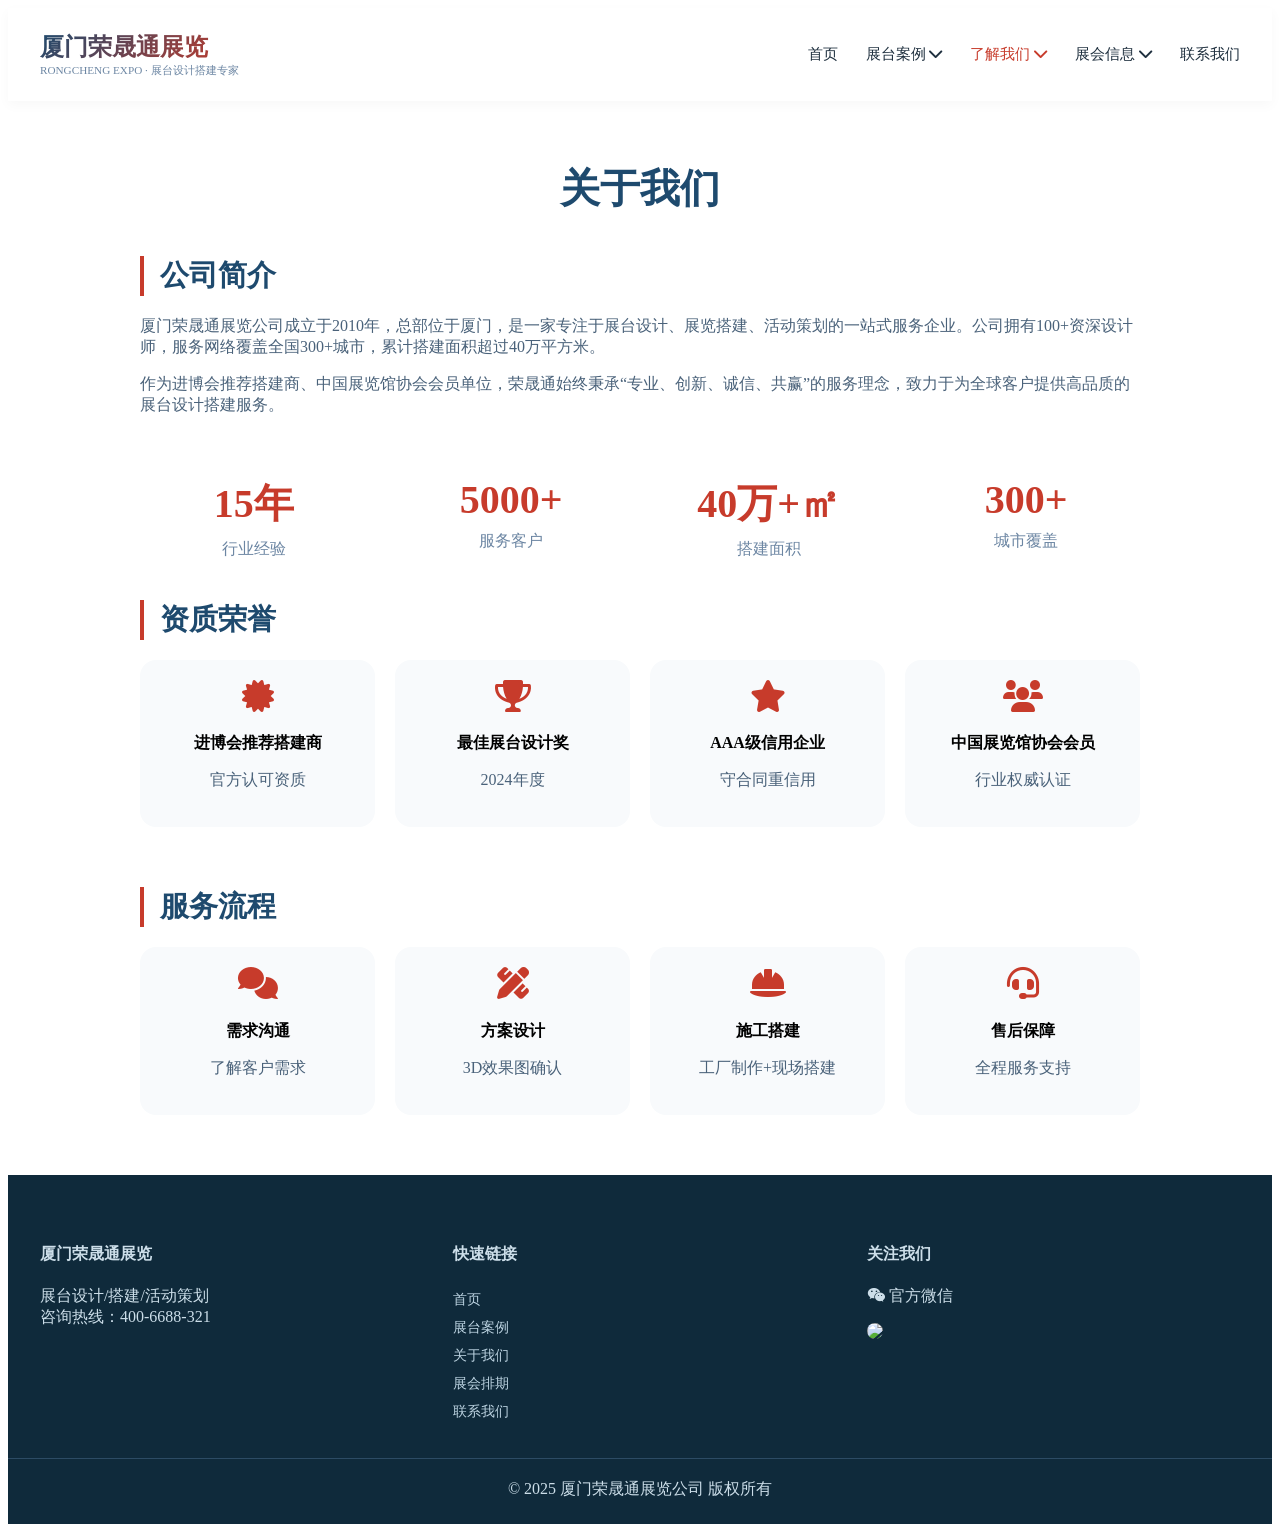
==== about.html @ c9ca5834 "Add files via upload" ====
<!DOCTYPE html>
<html lang="zh-CN">
<head>
    <meta charset="UTF-8">
    <meta name="viewport" content="width=device-width, initial-scale=1.0, maximum-scale=1.0, user-scalable=yes">
    <title>关于我们 - 厦门荣晟通展览</title>
    <link href="https://fonts.googleapis.com/css2?family=Inter:wght@300;400;500;600;700;800&display=swap" rel="stylesheet">
    <link rel="stylesheet" href="https://cdnjs.cloudflare.com/ajax/libs/font-awesome/6.0.0-beta3/css/all.min.css">
    <link rel="stylesheet" href="common.css">
    <style>
        .page-title {
            text-align: center;
            margin: 60px 0 40px;
        }
        .page-title h1 {
            font-size: 2.5rem;
            font-weight: 800;
            color: #1e4a6e;
        }
        .about-content {
            max-width: 1000px;
            margin: 0 auto;
        }
        .about-section {
            margin-bottom: 60px;
        }
        .about-section h2 {
            font-size: 1.8rem;
            margin-bottom: 20px;
            color: #1e4a6e;
            border-left: 4px solid #c73b2b;
            padding-left: 16px;
        }
        .about-section p {
            margin-bottom: 16px;
            color: #4a627a;
        }
        .stats-grid {
            display: grid;
            grid-template-columns: repeat(4, 1fr);
            gap: 30px;
            text-align: center;
            margin: 40px 0;
        }
        .stat-number {
            font-size: 2.5rem;
            font-weight: 800;
            color: #c73b2b;
        }
        .stat-label {
            color: #6c86a3;
            margin-top: 8px;
        }
        .honor-list {
            display: flex;
            flex-wrap: wrap;
            gap: 20px;
            margin-top: 20px;
        }
        .honor-item {
            background: #f8fafc;
            padding: 20px 24px;
            border-radius: 16px;
            flex: 1;
            min-width: 180px;
            text-align: center;
        }
        .honor-item i {
            font-size: 2rem;
            color: #c73b2b;
            margin-bottom: 12px;
            display: block;
        }
        .honor-item h4 {
            margin-bottom: 8px;
        }
        @media (max-width: 900px) {
            .stats-grid {
                grid-template-columns: repeat(2, 1fr);
            }
            .page-title h1 {
                font-size: 1.8rem;
            }
        }
    </style>
</head>
<body>

<!-- 统一导航栏（与首页完全相同） -->
<header class="main-navbar">
    <div class="container nav-container">
        <div class="logo-area">
            <div class="logo-text" onclick="location.href='index.html'">厦门荣晟通展览</div>
            <div class="logo-sub">RONGCHENG EXPO · 展台设计搭建专家</div>
        </div>
        <button class="mobile-toggle" id="mobileToggle"><i class="fas fa-bars"></i></button>
        <ul class="nav-menu" id="navMenu">
            <li class="nav-item"><a href="index.html">首页</a></li>
            <li class="nav-item has-mega">
                <a href="case.html">展台案例 <i class="fas fa-chevron-down"></i></a>
                <div class="mega-menu">
                    <div class="mega-section">
                        <h4>行业案例</h4>
                        <div class="mega-links">
                            <div class="mega-link-item" onclick="location.href='case.html?category=tech'">
                                <img src="https://picsum.photos/id/0/50/50" alt="科技"><div class="info"><h5>科技电子展台</h5><p>华为/大疆展台设计</p></div>
                            </div>
                            <div class="mega-link-item" onclick="location.href='case.html?category=medical'">
                                <img src="https://picsum.photos/id/20/50/50" alt="医疗"><div class="info"><h5>医疗健康展台</h5><p>进博会医疗展区标杆</p></div>
                            </div>
                            <div class="mega-link-item" onclick="location.href='case.html?category=auto'">
                                <img src="https://picsum.photos/id/91/50/50" alt="汽车"><div class="info"><h5>汽车工业展台</h5><p>比亚迪/宁德时代案例</p></div>
                            </div>
                        </div>
                    </div>
                    <div class="mega-section">
                        <h4>按展台规模</h4>
                        <div class="mega-links">
                            <div class="mega-link-item" onclick="location.href='case.html?size=small'">
                                <img src="https://picsum.photos/id/26/50/50" alt="小型"><div class="info"><h5>36㎡-100㎡精品展台</h5><p>轻巧灵动高性价比</p></div>
                            </div>
                            <div class="mega-link-item" onclick="location.href='case.html?size=medium'">
                                <img src="https://picsum.photos/id/42/50/50" alt="中型"><div class="info"><h5>100㎡-300㎡特装展台</h5><p>创意与功能融合</p></div>
                            </div>
                            <div class="mega-link-item" onclick="location.href='case.html?size=large'">
                                <img src="https://picsum.photos/id/58/50/50" alt="大型"><div class="info"><h5>300㎡+ 大型展位</h5><p>品牌地标级展台</p></div>
                            </div>
                        </div>
                    </div>
                    <div class="mega-company">
                        <div class="mega-link-item" onclick="location.href='case.html?featured=true'">
                            <i class="fas fa-star" style="font-size:1.5rem; color:#c73b2b;"></i>
                            <div class="info"><h5>优秀案例精选</h5><p>历年获奖展台合集 →</p></div>
                        </div>
                        <div class="mega-link-item" onclick="location.href='case.html'">
                            <i class="fas fa-th-large" style="font-size:1.5rem; color:#1e4a6e;"></i>
                            <div class="info"><h5>全部案例</h5><p>查看所有设计作品 →</p></div>
                        </div>
                    </div>
                </div>
            </li>
            <li class="nav-item has-mega">
                <a href="about.html">了解我们 <i class="fas fa-chevron-down"></i></a>
                <div class="mega-menu">
                    <div style="display: flex; gap: 24px;">
                        <img src="https://picsum.photos/id/104/120/120" style="border-radius: 16px; width: 100px; height: 100px; object-fit: cover;">
                        <div>
                            <h4 style="color:#1e4a6e;">厦门荣晟通展览</h4>
                            <p style="font-size: 0.8rem; margin: 8px 0;">专注展览行业15年，为5000+企业提供展台设计、搭建一站式服务，进博会推荐搭建商。</p>
                            <div class="mega-link-item" onclick="location.href='about.html'" style="padding-left:0;"><span>公司简介 →</span></div>
                            <div class="mega-link-item" onclick="location.href='about.html'" style="padding-left:0;"><span>资质荣誉 →</span></div>
                        </div>
                    </div>
                </div>
            </li>
            <li class="nav-item has-mega">
                <a href="expo.html">展会信息 <i class="fas fa-chevron-down"></i></a>
                <div class="mega-menu">
                    <div class="mega-section">
                        <h4>近期国内展会</h4>
                        <div class="mega-links">
                            <div class="mega-link-item" onclick="location.href='expo.html'"><div><i class="fas fa-map-marker-alt"></i> 上海 · 进博会</div><div style="font-size:0.7rem;">2026.11.05-11.10</div></div>
                            <div class="mega-link-item" onclick="location.href='expo.html'"><div><i class="fas fa-map-marker-alt"></i> 广州 · 广交会</div><div style="font-size:0.7rem;">2026.10.15-11.04</div></div>
                            <div class="mega-link-item" onclick="location.href='expo.html'"><div><i class="fas fa-map-marker-alt"></i> 北京 · 服贸会</div><div style="font-size:0.7rem;">2026.09.12-09.16</div></div>
                        </div>
                    </div>
                    <div class="mega-section">
                        <h4>热门行业展</h4>
                        <div class="mega-links">
                            <div class="mega-link-item" onclick="location.href='expo.html'"><span>电子科技展</span><span>深圳 · 4月</span></div>
                            <div class="mega-link-item" onclick="location.href='expo.html'"><span>医疗器械展</span><span>上海 · 5月</span></div>
                            <div class="mega-link-item" onclick="location.href='expo.html'"><span>食品饮料展</span><span>成都 · 7月</span></div>
                        </div>
                    </div>
                    <div class="mega-company"><div class="mega-link-item" onclick="location.href='expo.html'">查看全部展会排期 →</div></div>
                </div>
            </li>
            <li class="nav-item"><a href="contact.html">联系我们</a></li>
        </ul>
    </div>
</header>

<div class="container">
    <div class="page-title">
        <h1>关于我们</h1>
    </div>
    
    <div class="about-content">
        <div class="about-section">
            <h2>公司简介</h2>
            <p>厦门荣晟通展览公司成立于2010年，总部位于厦门，是一家专注于展台设计、展览搭建、活动策划的一站式服务企业。公司拥有100+资深设计师，服务网络覆盖全国300+城市，累计搭建面积超过40万平方米。</p>
            <p>作为进博会推荐搭建商、中国展览馆协会会员单位，荣晟通始终秉承“专业、创新、诚信、共赢”的服务理念，致力于为全球客户提供高品质的展台设计搭建服务。</p>
        </div>
        
        <div class="stats-grid">
            <div><div class="stat-number">15年</div><div class="stat-label">行业经验</div></div>
            <div><div class="stat-number">5000+</div><div class="stat-label">服务客户</div></div>
            <div><div class="stat-number">40万+㎡</div><div class="stat-label">搭建面积</div></div>
            <div><div class="stat-number">300+</div><div class="stat-label">城市覆盖</div></div>
        </div>
        
        <div class="about-section">
            <h2>资质荣誉</h2>
            <div class="honor-list">
                <div class="honor-item"><i class="fas fa-certificate"></i><h4>进博会推荐搭建商</h4><p>官方认可资质</p></div>
                <div class="honor-item"><i class="fas fa-trophy"></i><h4>最佳展台设计奖</h4><p>2024年度</p></div>
                <div class="honor-item"><i class="fas fa-star"></i><h4>AAA级信用企业</h4><p>守合同重信用</p></div>
                <div class="honor-item"><i class="fas fa-users"></i><h4>中国展览馆协会会员</h4><p>行业权威认证</p></div>
            </div>
        </div>
        
        <div class="about-section">
            <h2>服务流程</h2>
            <div class="honor-list">
                <div class="honor-item"><i class="fas fa-comments"></i><h4>需求沟通</h4><p>了解客户需求</p></div>
                <div class="honor-item"><i class="fas fa-pencil-ruler"></i><h4>方案设计</h4><p>3D效果图确认</p></div>
                <div class="honor-item"><i class="fas fa-hard-hat"></i><h4>施工搭建</h4><p>工厂制作+现场搭建</p></div>
                <div class="honor-item"><i class="fas fa-headset"></i><h4>售后保障</h4><p>全程服务支持</p></div>
            </div>
        </div>
    </div>
</div>

<footer class="footer">
    <div class="container footer-grid">
        <div><h4>厦门荣晟通展览</h4><p>展台设计/搭建/活动策划<br>咨询热线：400-6688-321</p></div>
        <div><h4>快速链接</h4><a href="index.html">首页</a><br><a href="case.html">展台案例</a><br><a href="about.html">关于我们</a><br><a href="expo.html">展会排期</a><br><a href="contact.html">联系我们</a></div>
        <div><h4>关注我们</h4><p><i class="fab fa-weixin"></i> 官方微信</p><img src="https://picsum.photos/id/20/100/80" style="width:80px; border-radius:8px;"></div>
    </div>
    <div class="container" style="text-align:center; margin-top:32px; border-top:1px solid #2c4b64; padding-top:20px;">© 2025 厦门荣晟通展览公司 版权所有</div>
</footer>

<script src="common.js"></script>
</body>
</html>
---- common.css ----
/* common.css - 导航栏、页脚等全局样式 */

/* 全局容器（已存在，确保 footer 内也使用同一容器） */
.container {
    max-width: 1400px;
    margin: 0 auto;
    padding: 0 32px;  /* 关键：左右内边距保证内容不贴边 */
}

/* 主导航栏样式 */
.main-navbar {
    background: #ffffff;
    box-shadow: 0 4px 12px rgba(0, 0, 0, 0.03);
    position: sticky;
    top: 0;
    z-index: 100;
    padding: 12px 0;
}
.nav-container {
    display: flex;
    align-items: center;
    justify-content: space-between;
    flex-wrap: wrap;
}
.logo-area {
    display: flex;
    flex-direction: column;
}
.logo-text {
    font-size: 1.5rem;
    font-weight: 800;
    background: linear-gradient(135deg, #1e4a6e, #c73b2b);
    background-clip: text;
    -webkit-background-clip: text;
    color: transparent;
    cursor: pointer;
}
.logo-sub {
    font-size: 0.7rem;
    color: #6c86a3;
}
.nav-menu {
    display: flex;
    gap: 28px;
    list-style: none;
    align-items: center;
}
.nav-item {
    position: relative;
}
.nav-item > a {
    text-decoration: none;
    font-weight: 500;
    color: #1e2f3e;
    padding: 8px 0;
    display: inline-block;
    transition: 0.2s;
    font-size: 0.95rem;
}
.nav-item > a:hover,
.nav-item.active > a {
    color: #c73b2b;
}

/* 巨型下拉菜单 */
.mega-menu {
    position: absolute;
    top: 45px;
    left: 50%;
    transform: translateX(-50%);
    width: 280px;                /* 从 420px 缩小到 320px */
    background: #ffffff;
    border-radius: 20px;
    box-shadow: 0 20px 35px -12px rgba(0, 0, 0, 0.15);
    opacity: 0;
    visibility: hidden;
    transition: all 0.25s ease;
    z-index: 200;
    border: 1px solid #eef2f8;
    padding: 12px;               /* 内边距略微减小 */
}
.nav-item:hover .mega-menu {
    opacity: 1;
    visibility: visible;
    top: 40px;
}
.mega-section {
    margin-bottom: 8px;
}
.mega-section h4 {
    font-size: 0.95rem;
    color: #1e4a6e;
    border-left: 3px solid #c73b2b;
    padding-left: 10px;
    margin-bottom: 8px;
}
.mega-links {
    display: flex;
    flex-direction: column;
    gap: 2px;
}
.mega-link-item {
    display: flex;
    align-items: center;
    gap: 10px;
    padding: 4px 8px;
    border-radius: 12px;
    transition: 0.2s;
    cursor: pointer;
    text-decoration: none;
    color: #2c3e50;
}
.mega-link-item:hover {
    background: #f8fafc;
}
.mega-link-item img {
    width: 42px;
    height: 42px;
    border-radius: 10px;
    object-fit: cover;
}
.mega-link-item .info h5 {
    font-size: 0.8rem;
    font-weight: 600;
    margin-top: 8px;
    margin-bottom: 0;
}
.mega-link-item .info p {
    font-size: 0.65rem;
    color: #6c86a3;
    margin-top: 6px; 
    margin-bottom: 8px; 
}

.mega-company {
    margin-top: 8px;
    padding-top: 8px;
    border-top: 1px solid #eef2f8;
    display: flex;
    flex-direction: column;
    gap: 8px;
}
.mega-company .mega-link-item {
    padding-left: 0;
}
.mobile-toggle {
    display: none;
    background: none;
    border: none;
    font-size: 1.6rem;
    cursor: pointer;
}

/* 页脚样式 - 确保左右有内边距，内容不靠边 */
.footer {
    background: #0f2a3b;
    color: #ccdee9;
    padding: 48px 0 24px;
    margin-top: 60px;
}
/* 注意：.footer .container 已经继承全局 .container 的 padding: 0 32px，无需重复 */
.footer-grid {
    display: grid;
    grid-template-columns: repeat(auto-fit, minmax(180px, 1fr));
    gap: 40px;
}
.footer a {
    color: #bdd4e2;
    text-decoration: none;
    font-size: 0.85rem;
    cursor: pointer;
    display: inline-block;
    margin: 5px 0;
}
.footer a:hover {
    color: white;
}

/* 响应式 */
@media (max-width: 1024px) {
    .mega-menu {
        width: 90vw;
        left: 50%;
        transform: translateX(-50%);
    }
}
@media (max-width: 900px) {
    .nav-menu {
        display: none;
        width: 100%;
        flex-direction: column;
        background: white;
        padding: 20px;
        border-radius: 20px;
        gap: 20px;
    }
    .nav-menu.open {
        display: flex;
    }
    .mobile-toggle {
        display: block;
    }
    .mega-menu {
        position: static;
        width: 100%;
        transform: none;
        left: auto;
        box-shadow: none;
        padding: 16px 0 0 20px;
        opacity: 1;
        visibility: visible;
        display: none;
    }
    .nav-item:hover .mega-menu {
        display: block;
    }
    .container {
        padding: 0 20px;   /* 移动端减小内边距 */
    }
}
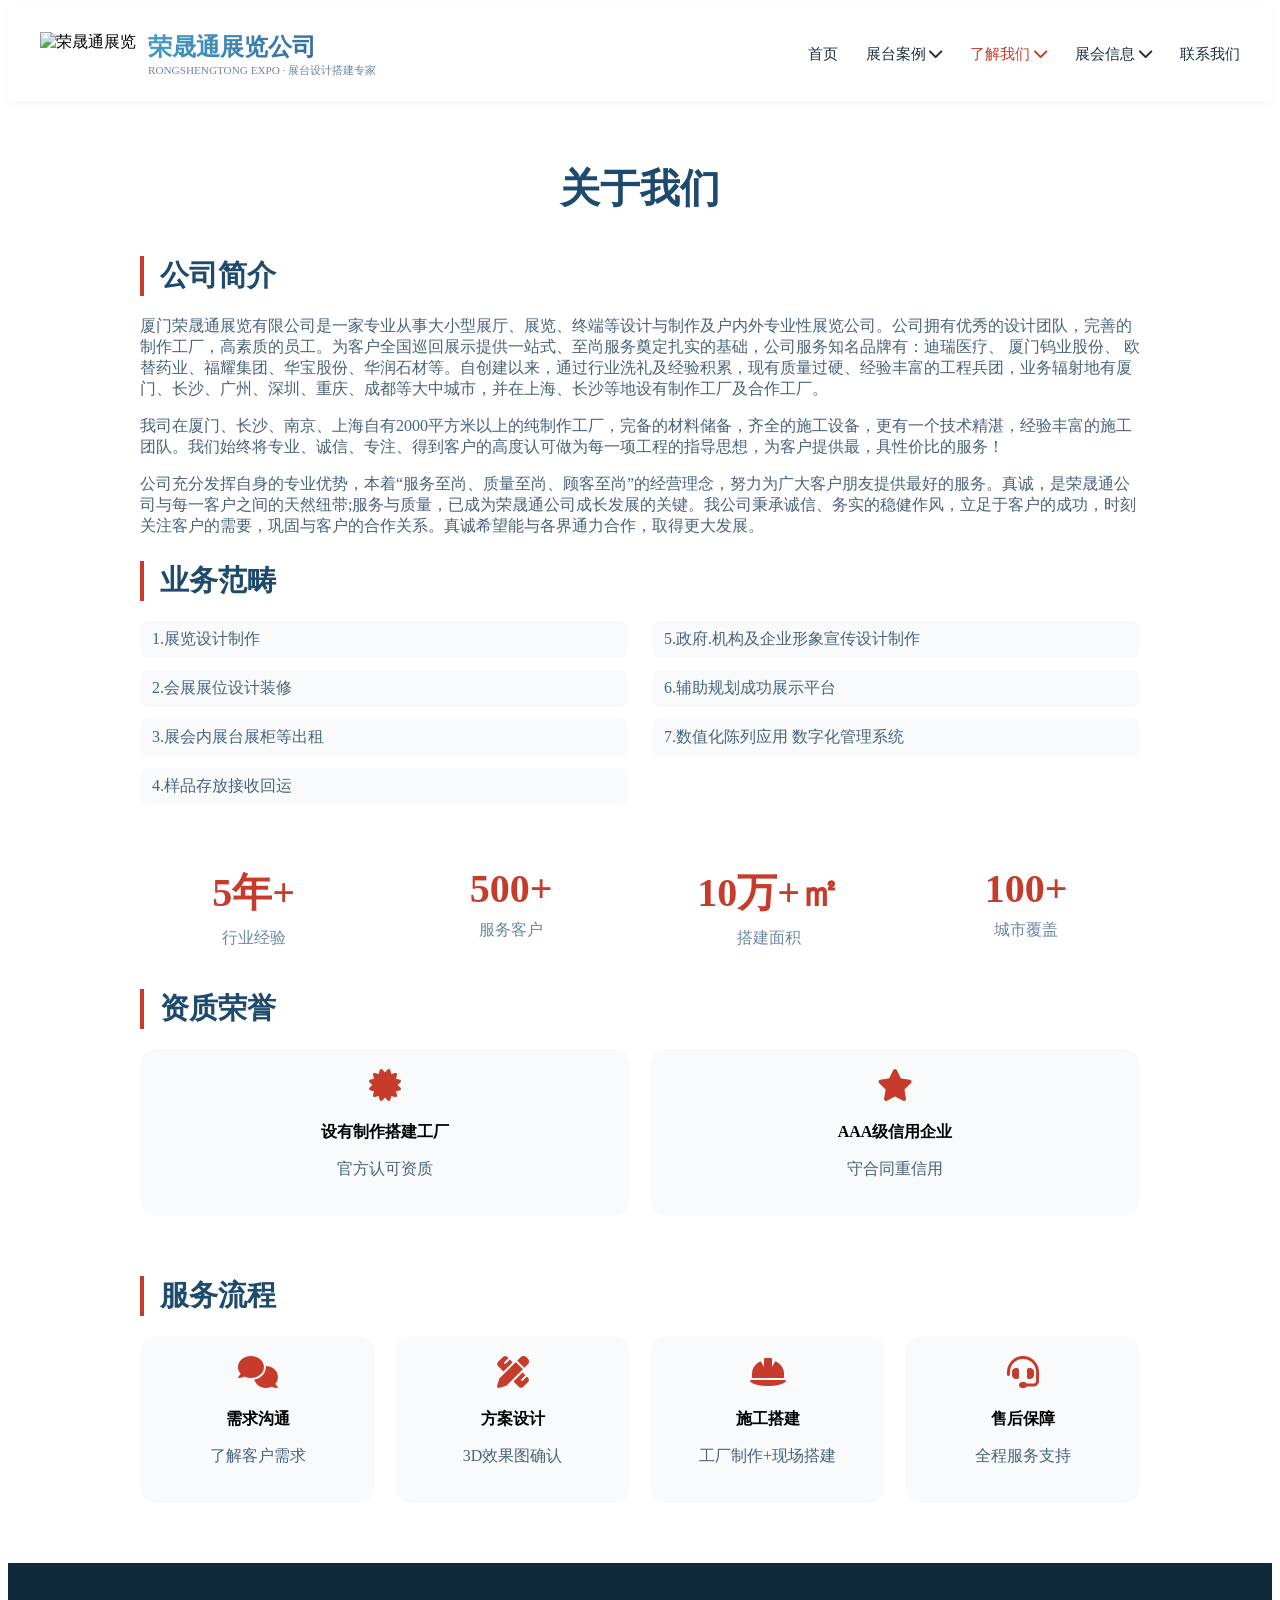
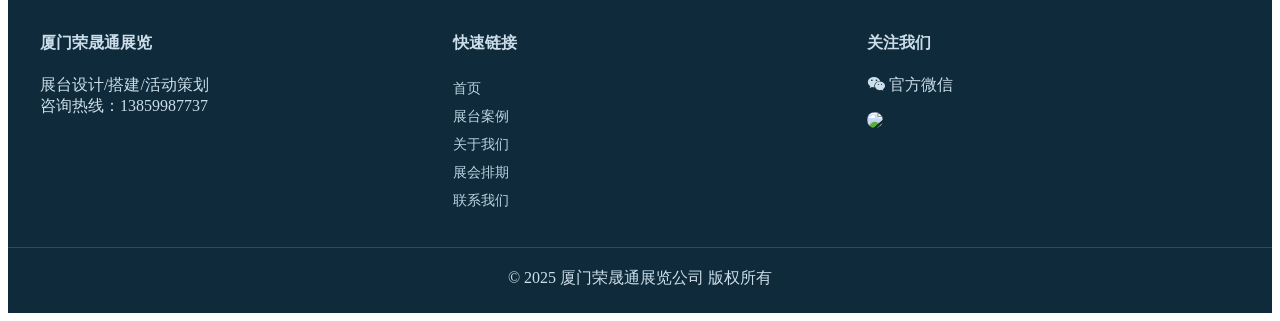
==== commit 0b0dc062: "Update about.html" ====
--- a/about.html
+++ b/about.html
@@ -3,7 +3,7 @@
 <head>
     <meta charset="UTF-8">
     <meta name="viewport" content="width=device-width, initial-scale=1.0, maximum-scale=1.0, user-scalable=yes">
-    <title>关于我们 - 厦门荣晟通展览</title>
+    <title>关于我们 - 厦门荣晟通展览公司</title>
     <link href="https://fonts.googleapis.com/css2?family=Inter:wght@300;400;500;600;700;800&display=swap" rel="stylesheet">
     <link rel="stylesheet" href="https://cdnjs.cloudflare.com/ajax/libs/font-awesome/6.0.0-beta3/css/all.min.css">
     <link rel="stylesheet" href="common.css">
@@ -89,9 +89,12 @@
 <!-- 统一导航栏（与首页完全相同） -->
 <header class="main-navbar">
     <div class="container nav-container">
-        <div class="logo-area">
-            <div class="logo-text" onclick="location.href='index.html'">厦门荣晟通展览</div>
-            <div class="logo-sub">RONGCHENG EXPO · 展台设计搭建专家</div>
+        <div class="logo-area" style="display: flex !important; flex-direction: row !important; align-items: center; gap: 12px; flex-wrap: nowrap;">
+            <img src="images/logo.jpg" alt="荣晟通展览" style="height: 45px; width: auto; flex-shrink: 0;">
+            <div>
+                <div class="logo-text" style="background: linear-gradient(135deg, #499FC7, #2A5997); background-clip: text; -webkit-background-clip: text; color: transparent;" onclick="location.href='index.html'">荣晟通展览公司</div>
+                <div class="logo-sub">RONGSHENGTONG EXPO · 展台设计搭建专家</div>
+            </div>
         </div>
         <button class="mobile-toggle" id="mobileToggle"><i class="fas fa-bars"></i></button>
         <ul class="nav-menu" id="navMenu">
@@ -99,44 +102,10 @@
             <li class="nav-item has-mega">
                 <a href="case.html">展台案例 <i class="fas fa-chevron-down"></i></a>
                 <div class="mega-menu">
-                    <div class="mega-section">
-                        <h4>行业案例</h4>
-                        <div class="mega-links">
-                            <div class="mega-link-item" onclick="location.href='case.html?category=tech'">
-                                <img src="https://picsum.photos/id/0/50/50" alt="科技"><div class="info"><h5>科技电子展台</h5><p>华为/大疆展台设计</p></div>
-                            </div>
-                            <div class="mega-link-item" onclick="location.href='case.html?category=medical'">
-                                <img src="https://picsum.photos/id/20/50/50" alt="医疗"><div class="info"><h5>医疗健康展台</h5><p>进博会医疗展区标杆</p></div>
-                            </div>
-                            <div class="mega-link-item" onclick="location.href='case.html?category=auto'">
-                                <img src="https://picsum.photos/id/91/50/50" alt="汽车"><div class="info"><h5>汽车工业展台</h5><p>比亚迪/宁德时代案例</p></div>
-                            </div>
-                        </div>
-                    </div>
-                    <div class="mega-section">
-                        <h4>按展台规模</h4>
-                        <div class="mega-links">
-                            <div class="mega-link-item" onclick="location.href='case.html?size=small'">
-                                <img src="https://picsum.photos/id/26/50/50" alt="小型"><div class="info"><h5>36㎡-100㎡精品展台</h5><p>轻巧灵动高性价比</p></div>
-                            </div>
-                            <div class="mega-link-item" onclick="location.href='case.html?size=medium'">
-                                <img src="https://picsum.photos/id/42/50/50" alt="中型"><div class="info"><h5>100㎡-300㎡特装展台</h5><p>创意与功能融合</p></div>
-                            </div>
-                            <div class="mega-link-item" onclick="location.href='case.html?size=large'">
-                                <img src="https://picsum.photos/id/58/50/50" alt="大型"><div class="info"><h5>300㎡+ 大型展位</h5><p>品牌地标级展台</p></div>
-                            </div>
-                        </div>
-                    </div>
-                    <div class="mega-company">
-                        <div class="mega-link-item" onclick="location.href='case.html?featured=true'">
-                            <i class="fas fa-star" style="font-size:1.5rem; color:#c73b2b;"></i>
-                            <div class="info"><h5>优秀案例精选</h5><p>历年获奖展台合集 →</p></div>
-                        </div>
-                        <div class="mega-link-item" onclick="location.href='case.html'">
-                            <i class="fas fa-th-large" style="font-size:1.5rem; color:#1e4a6e;"></i>
-                            <div class="info"><h5>全部案例</h5><p>查看所有设计作品 →</p></div>
-                        </div>
-                    </div>
+                    <!-- 下拉菜单内容同之前，此处略 -->
+                    <div class="mega-section"><h4>行业案例</h4><div class="mega-links"><div class="mega-link-item" onclick="location.href='case.html?category=tech'"><img src="images/case/case1-1.jpg" alt="科技"><div class="info"><h5>科技电子展台</h5><p>科技/机械设备展台设计</p></div></div><div class="mega-link-item" onclick="location.href='case.html?category=medical'"><img src="images/case/case5-1.jpg" alt="医疗"><div class="info"><h5>美容美妆展台</h5><p>美容/医疗健康展台设计搭建</p></div></div><div class="mega-link-item" onclick="location.href='case.html?category=auto'"><img src="images/case/case4-1.jpg" alt="日用礼品"><div class="info"><h5>日用礼品台</h5><p>日用品小展台设计</p></div></div></div></div>
+                    <div class="mega-section"><h4>按展台规模</h4><div class="mega-links"><div class="mega-link-item" onclick="location.href='case.html?size=small'"><img src="images/case/case3-1.jpg" alt="小型"><div class="info"><h5>9㎡-36㎡精品展台</h5><p>轻巧灵动高性价比</p></div></div><div class="mega-link-item" onclick="location.href='case.html?size=medium'"><img src="images/case/case2-1.jpg" alt="中型"><div class="info"><h5>36㎡-72㎡特装展台</h5><p>创意与功能融合</p></div></div><div class="mega-link-item" onclick="location.href='case.html?size=large'"><img src="images/case/case7-1.jpg" alt="大型"><div class="info"><h5>80㎡+ 大型展位</h5><p>品牌地标级展台</p></div></div></div></div>
+                    <div class="mega-company"><div class="mega-link-item" onclick="location.href='case.html?built=true'"><i class="fas fa-star" style="font-size:1.5rem; color:#c73b2b;"></i><div class="info"><h5>落地案例精选</h5><p>成功搭建展台合集 →</p></div></div><div class="mega-link-item" onclick="location.href='case.html'"><i class="fas fa-th-large" style="font-size:1.5rem; color:#1e4a6e;"></i><div class="info"><h5>全部案例</h5><p>查看所有设计作品 →</p></div></div></div>
                 </div>
             </li>
             <li class="nav-item has-mega">
@@ -145,8 +114,8 @@
                     <div style="display: flex; gap: 24px;">
                         <img src="https://picsum.photos/id/104/120/120" style="border-radius: 16px; width: 100px; height: 100px; object-fit: cover;">
                         <div>
-                            <h4 style="color:#1e4a6e;">厦门荣晟通展览</h4>
-                            <p style="font-size: 0.8rem; margin: 8px 0;">专注展览行业15年，为5000+企业提供展台设计、搭建一站式服务，进博会推荐搭建商。</p>
+                            <h4 style="color:#1e4a6e;">厦门荣晟通展览公司</h4>
+                            <p style="font-size: 0.8rem; margin: 8px 0;">专注展览行业5年以上，为5000+企业提供展台设计、搭建一站式服务，进博会推荐搭建商。</p>
                             <div class="mega-link-item" onclick="location.href='about.html'" style="padding-left:0;"><span>公司简介 →</span></div>
                             <div class="mega-link-item" onclick="location.href='about.html'" style="padding-left:0;"><span>资质荣誉 →</span></div>
                         </div>
@@ -188,24 +157,35 @@
     <div class="about-content">
         <div class="about-section">
             <h2>公司简介</h2>
-            <p>厦门荣晟通展览公司成立于2010年，总部位于厦门，是一家专注于展台设计、展览搭建、活动策划的一站式服务企业。公司拥有100+资深设计师，服务网络覆盖全国300+城市，累计搭建面积超过40万平方米。</p>
-            <p>作为进博会推荐搭建商、中国展览馆协会会员单位，荣晟通始终秉承“专业、创新、诚信、共赢”的服务理念，致力于为全球客户提供高品质的展台设计搭建服务。</p>
+            <p>厦门荣晟通展览有限公司是一家专业从事大小型展厅、展览、终端等设计与制作及户内外专业性展览公司。公司拥有优秀的设计团队，完善的制作工厂，高素质的员工。为客户全国巡回展示提供一站式、至尚服务奠定扎实的基础，公司服务知名品牌有：迪瑞医疗、 厦门钨业股份、 欧替药业、福耀集团、华宝股份、华润石材等。自创建以来，通过行业洗礼及经验积累，现有质量过硬、经验丰富的工程兵团，业务辐射地有厦门、长沙、广州、深圳、重庆、成都等大中城市，并在上海、长沙等地设有制作工厂及合作工厂。</p>
+            <p>我司在厦门、长沙、南京、上海自有2000平方米以上的纯制作工厂，完备的材料储备，齐全的施工设备，更有一个技术精湛，经验丰富的施工团队。我们始终将专业、诚信、专注、得到客户的高度认可做为每一项工程的指导思想，为客户提供最，具性价比的服务！</p>
+            <p>公司充分发挥自身的专业优势，本着“服务至尚、质量至尚、顾客至尚”的经营理念，努力为广大客户朋友提供最好的服务。真诚，是荣晟通公司与每一客户之间的天然纽带;服务与质量，已成为荣晟通公司成长发展的关键。我公司秉承诚信、务实的稳健作风，立足于客户的成功，时刻关注客户的需要，巩固与客户的合作关系。真诚希望能与各界通力合作，取得更大发展。</p>
+            <h2>业务范畴</h2>
+<div style="column-count: 2; column-gap: 24px; color: #4a627a;">
+    <div style="background: #f8fafc; padding: 8px 12px; border-radius: 8px; margin-bottom: 12px; break-inside: avoid;">1.展览设计制作</div>
+    <div style="background: #f8fafc; padding: 8px 12px; border-radius: 8px; margin-bottom: 12px; break-inside: avoid;">2.会展展位设计装修</div>
+    <div style="background: #f8fafc; padding: 8px 12px; border-radius: 8px; margin-bottom: 12px; break-inside: avoid;">3.展会内展台展柜等出租</div>
+    <div style="background: #f8fafc; padding: 8px 12px; border-radius: 8px; margin-bottom: 12px; break-inside: avoid;">4.样品存放接收回运</div>
+    <div style="background: #f8fafc; padding: 8px 12px; border-radius: 8px; margin-bottom: 12px; break-inside: avoid;">5.政府.机构及企业形象宣传设计制作</div>
+    <div style="background: #f8fafc; padding: 8px 12px; border-radius: 8px; margin-bottom: 12px; break-inside: avoid;">6.辅助规划成功展示平台</div>
+    <div style="background: #f8fafc; padding: 8px 12px; border-radius: 8px; margin-bottom: 12px; break-inside: avoid;">7.数值化陈列应用 数字化管理系统</div>
+</div>
         </div>
         
         <div class="stats-grid">
-            <div><div class="stat-number">15年</div><div class="stat-label">行业经验</div></div>
-            <div><div class="stat-number">5000+</div><div class="stat-label">服务客户</div></div>
-            <div><div class="stat-number">40万+㎡</div><div class="stat-label">搭建面积</div></div>
-            <div><div class="stat-number">300+</div><div class="stat-label">城市覆盖</div></div>
+            <div><div class="stat-number">5年+</div><div class="stat-label">行业经验</div></div>
+            <div><div class="stat-number">500+</div><div class="stat-label">服务客户</div></div>
+            <div><div class="stat-number">10万+㎡</div><div class="stat-label">搭建面积</div></div>
+            <div><div class="stat-number">100+</div><div class="stat-label">城市覆盖</div></div>
         </div>
         
         <div class="about-section">
             <h2>资质荣誉</h2>
             <div class="honor-list">
-                <div class="honor-item"><i class="fas fa-certificate"></i><h4>进博会推荐搭建商</h4><p>官方认可资质</p></div>
-                <div class="honor-item"><i class="fas fa-trophy"></i><h4>最佳展台设计奖</h4><p>2024年度</p></div>
+                <div class="honor-item"><i class="fas fa-certificate"></i><h4>设有制作搭建工厂</h4><p>官方认可资质</p></div>
+                <!-- <div class="honor-item"><i class="fas fa-trophy"></i><h4>最佳展台设计奖</h4><p>2024年度</p></div> -->
                 <div class="honor-item"><i class="fas fa-star"></i><h4>AAA级信用企业</h4><p>守合同重信用</p></div>
-                <div class="honor-item"><i class="fas fa-users"></i><h4>中国展览馆协会会员</h4><p>行业权威认证</p></div>
+                <!-- <div class="honor-item"><i class="fas fa-users"></i><h4>中国展览馆协会会员</h4><p>行业权威认证</p></div> -->
             </div>
         </div>
         
@@ -223,13 +203,13 @@
 
 <footer class="footer">
     <div class="container footer-grid">
-        <div><h4>厦门荣晟通展览</h4><p>展台设计/搭建/活动策划<br>咨询热线：400-6688-321</p></div>
+        <div><h4>厦门荣晟通展览</h4><p>展台设计/搭建/活动策划<br>咨询热线：13859987737</p></div>
         <div><h4>快速链接</h4><a href="index.html">首页</a><br><a href="case.html">展台案例</a><br><a href="about.html">关于我们</a><br><a href="expo.html">展会排期</a><br><a href="contact.html">联系我们</a></div>
-        <div><h4>关注我们</h4><p><i class="fab fa-weixin"></i> 官方微信</p><img src="https://picsum.photos/id/20/100/80" style="width:80px; border-radius:8px;"></div>
+        <div><h4>关注我们</h4><p><i class="fab fa-weixin"></i> 官方微信</p><img src="images/wechat_QR.jpg" style="width:80px; border-radius:8px;"></div>
     </div>
     <div class="container" style="text-align:center; margin-top:32px; border-top:1px solid #2c4b64; padding-top:20px;">© 2025 厦门荣晟通展览公司 版权所有</div>
 </footer>
 
 <script src="common.js"></script>
 </body>
-</html>+</html>
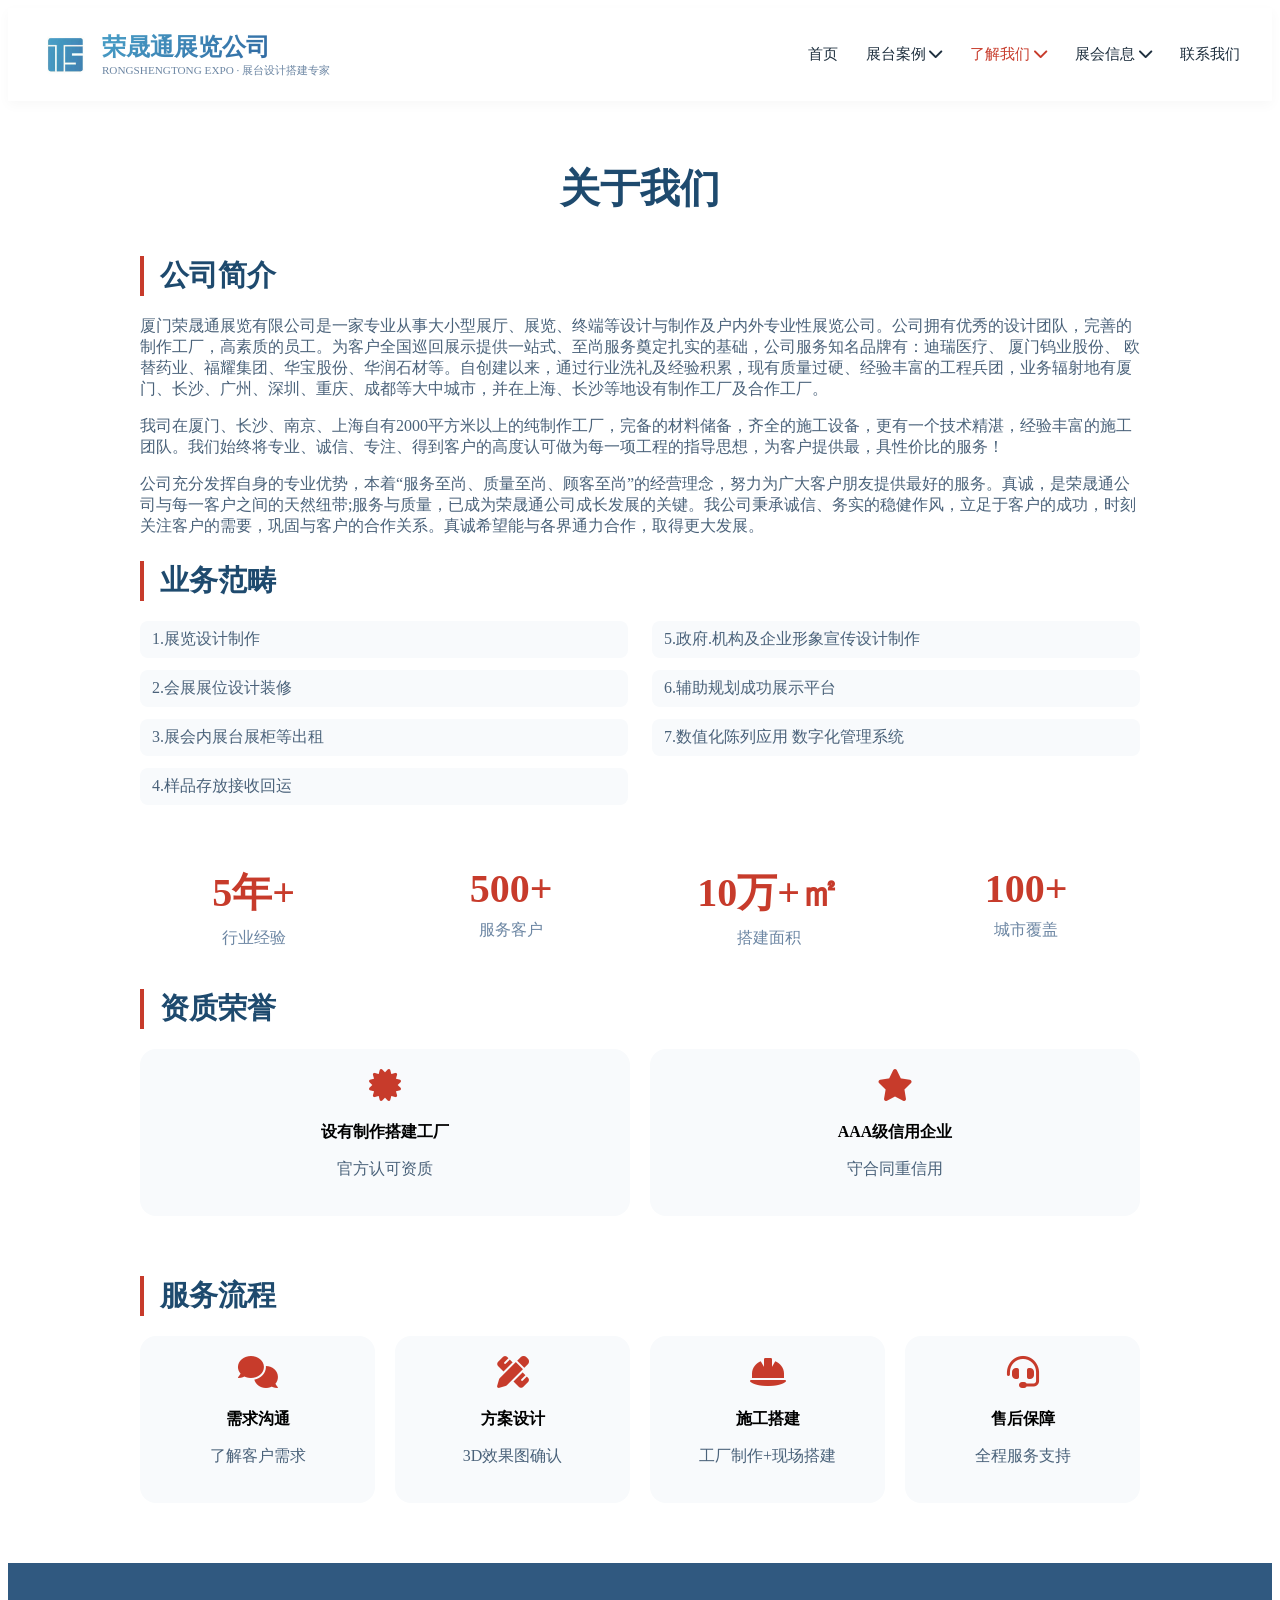
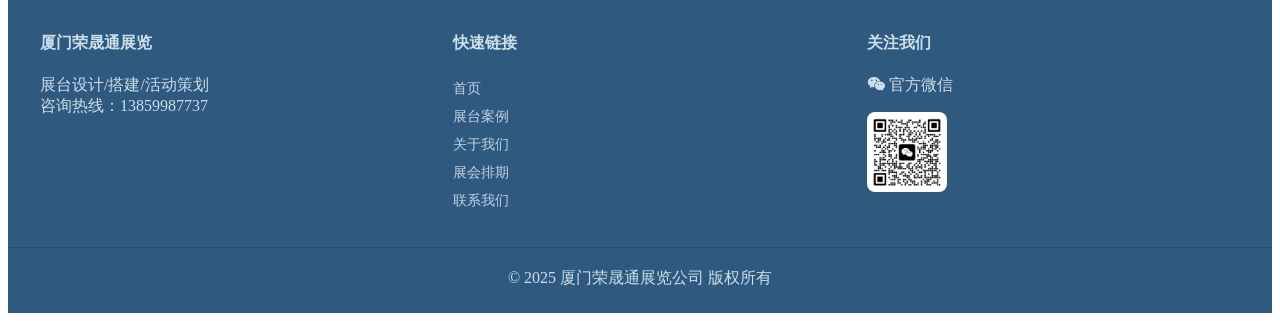
==== commit d4e991f7: "Update about.html" ====
--- a/about.html
+++ b/about.html
@@ -105,8 +105,22 @@
                     <!-- 下拉菜单内容同之前，此处略 -->
                     <div class="mega-section"><h4>行业案例</h4><div class="mega-links"><div class="mega-link-item" onclick="location.href='case.html?category=tech'"><img src="images/case/case1-1.jpg" alt="科技"><div class="info"><h5>科技电子展台</h5><p>科技/机械设备展台设计</p></div></div><div class="mega-link-item" onclick="location.href='case.html?category=medical'"><img src="images/case/case5-1.jpg" alt="医疗"><div class="info"><h5>美容美妆展台</h5><p>美容/医疗健康展台设计搭建</p></div></div><div class="mega-link-item" onclick="location.href='case.html?category=auto'"><img src="images/case/case4-1.jpg" alt="日用礼品"><div class="info"><h5>日用礼品台</h5><p>日用品小展台设计</p></div></div></div></div>
                     <div class="mega-section"><h4>按展台规模</h4><div class="mega-links"><div class="mega-link-item" onclick="location.href='case.html?size=small'"><img src="images/case/case3-1.jpg" alt="小型"><div class="info"><h5>9㎡-36㎡精品展台</h5><p>轻巧灵动高性价比</p></div></div><div class="mega-link-item" onclick="location.href='case.html?size=medium'"><img src="images/case/case2-1.jpg" alt="中型"><div class="info"><h5>36㎡-72㎡特装展台</h5><p>创意与功能融合</p></div></div><div class="mega-link-item" onclick="location.href='case.html?size=large'"><img src="images/case/case7-1.jpg" alt="大型"><div class="info"><h5>80㎡+ 大型展位</h5><p>品牌地标级展台</p></div></div></div></div>
-                    <div class="mega-company"><div class="mega-link-item" onclick="location.href='case.html?built=true'"><i class="fas fa-star" style="font-size:1.5rem; color:#c73b2b;"></i><div class="info"><h5>落地案例精选</h5><p>成功搭建展台合集 →</p></div></div><div class="mega-link-item" onclick="location.href='case.html'"><i class="fas fa-th-large" style="font-size:1.5rem; color:#1e4a6e;"></i><div class="info"><h5>全部案例</h5><p>查看所有设计作品 →</p></div></div></div>
-                </div>
+                    <div class="mega-company">
+                        <!-- <div class="mega-link-item" onclick="location.href='case.html?built=true'"><i class="fas fa-star"
+                                style="font-size:1.5rem; color:#c73b2b;"></i>
+                            <div class="info">
+                                <h5>落地案例精选</h5>
+                                <p>成功搭建展台合集 →</p>
+                            </div>
+                        </div> -->
+                        <div class="mega-link-item" onclick="location.href='case.html'"><i class="fas fa-th-large"
+                                style="font-size:1.5rem; color:#1e4a6e;"></i>
+                            <div class="info">
+                                <h5>全部案例</h5>
+                                <p>查看所有设计作品 →</p>
+                            </div>
+                        </div>
+                    </div></div>
             </li>
             <li class="nav-item has-mega">
                 <a href="about.html">了解我们 <i class="fas fa-chevron-down"></i></a>
--- a/common.css
+++ b/common.css
@@ -153,7 +153,7 @@
 
 /* 页脚样式 - 确保左右有内边距，内容不靠边 */
 .footer {
-    background: #0f2a3b;
+    background: #305980;
     color: #ccdee9;
     padding: 48px 0 24px;
     margin-top: 60px;
@@ -217,4 +217,4 @@
     .container {
         padding: 0 20px;   /* 移动端减小内边距 */
     }
-}+}
